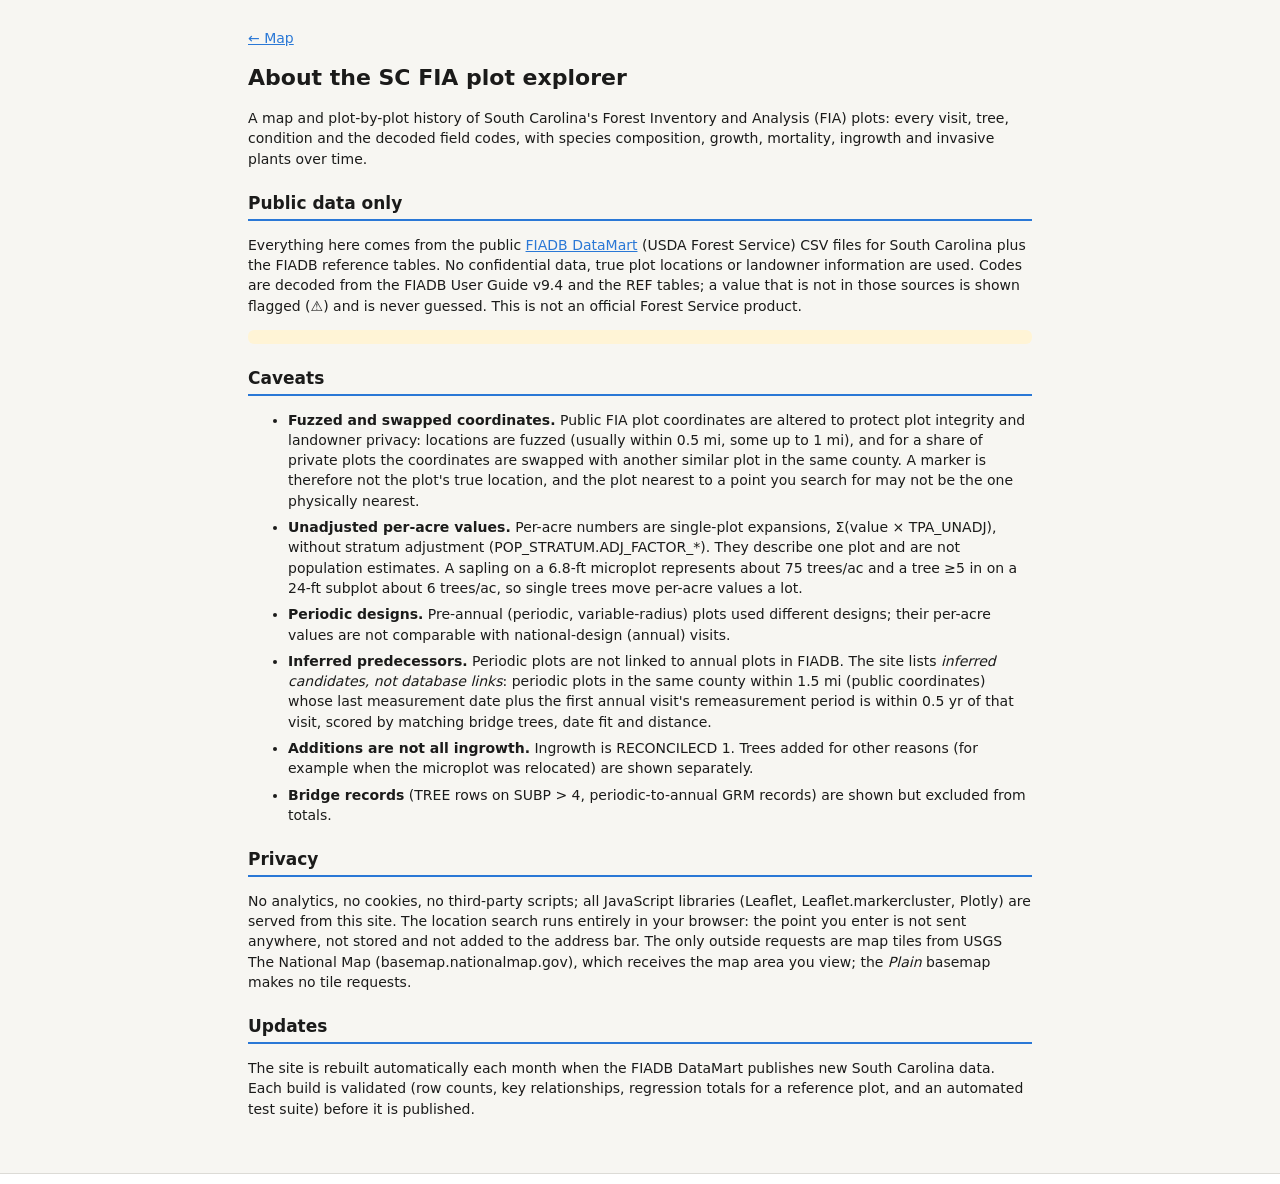
==== web/about.html @ 02bd2095 "SC FIA plot explorer: build, decoding, validation, local app, static site and monthly GitHub Pages w" ====
<!doctype html>
<html lang="en">
<head>
<meta charset="utf-8">
<meta name="viewport" content="width=device-width, initial-scale=1">
<meta http-equiv="Content-Security-Policy" content="default-src 'self'; script-src 'self'; style-src 'self' 'unsafe-inline'; img-src 'self' data:; connect-src 'self'; object-src 'none'; base-uri 'self'; form-action 'none'">
<meta name="referrer" content="no-referrer">
<title>About · SC FIA plot explorer</title>
<link rel="stylesheet" href="app.css">
</head>
<body>
<div class="page prose">
  <p><a href="index.html">← Map</a></p>
  <h1>About the SC FIA plot explorer</h1>
  <p>A map and plot-by-plot history of South Carolina's Forest Inventory and Analysis (FIA) plots: every visit, tree, condition and
    the decoded field codes, with species composition, growth, mortality, ingrowth and invasive plants over time.</p>

  <h2>Public data only</h2>
  <p>Everything here comes from the public <a href="https://apps.fs.usda.gov/fia/datamart/datamart.html" rel="noopener noreferrer">FIADB DataMart</a>
    (USDA Forest Service) CSV files for South Carolina plus the FIADB reference tables. No confidential data, true plot locations or
    landowner information are used. Codes are decoded from the FIADB User Guide v9.4 and the REF tables; a value that is not in those
    sources is shown flagged (⚠) and is never guessed. This is not an official Forest Service product.</p>
  <p id="asof" class="note"></p>

  <h2>Caveats</h2>
  <ul>
    <li><b>Fuzzed and swapped coordinates.</b> Public FIA plot coordinates are altered to protect plot integrity and landowner privacy:
      locations are fuzzed (usually within 0.5 mi, some up to 1 mi), and for a share of private plots the coordinates are swapped with
      another similar plot in the same county. A marker is therefore not the plot's true location, and the plot nearest to a point you
      search for may not be the one physically nearest.</li>
    <li><b>Unadjusted per-acre values.</b> Per-acre numbers are single-plot expansions, Σ(value × TPA_UNADJ), without stratum
      adjustment (POP_STRATUM.ADJ_FACTOR_*). They describe one plot and are not population estimates. A sapling on a 6.8-ft microplot
      represents about 75 trees/ac and a tree ≥5 in on a 24-ft subplot about 6 trees/ac, so single trees move per-acre values a lot.</li>
    <li><b>Periodic designs.</b> Pre-annual (periodic, variable-radius) plots used different designs; their per-acre values are not
      comparable with national-design (annual) visits.</li>
    <li><b>Inferred predecessors.</b> Periodic plots are not linked to annual plots in FIADB. The site lists <i>inferred candidates, not
      database links</i>: periodic plots in the same county within 1.5 mi (public coordinates) whose last measurement date plus the first
      annual visit's remeasurement period is within 0.5 yr of that visit, scored by matching bridge trees, date fit and distance.</li>
    <li><b>Additions are not all ingrowth.</b> Ingrowth is RECONCILECD 1. Trees added for other reasons (for example when the microplot
      was relocated) are shown separately.</li>
    <li><b>Bridge records</b> (TREE rows on SUBP &gt; 4, periodic-to-annual GRM records) are shown but excluded from totals.</li>
  </ul>

  <h2>Privacy</h2>
  <p>No analytics, no cookies, no third-party scripts; all JavaScript libraries (Leaflet, Leaflet.markercluster, Plotly) are served from
    this site. The location search runs entirely in your browser: the point you enter is not sent anywhere, not stored and not added to the
    address bar. The only outside requests are map tiles from USGS The National Map (basemap.nationalmap.gov), which receives the map area
    you view; the <i>Plain</i> basemap makes no tile requests.</p>

  <h2>Updates</h2>
  <p>The site is rebuilt automatically each month when the FIADB DataMart publishes new South Carolina data. Each build is validated
    (row counts, key relationships, regression totals for a reference plot, and an automated test suite) before it is published.</p>
</div>
<footer id="footer" class="footer"></footer>
<script src="fia.js"></script>
<script src="about.js"></script>
</body>
</html>
---- web/app.css ----
:root {
  --bg: #f7f6f2; --panel: #ffffff; --ink: #1b1b1a; --ink2: #52514e; --muted: #7a7974; --line: #dcdbd6; --line2: #c9c8c2;
  --accent: #2a78d6; --accent-ink: #ffffff; --warn-bg: #fff4d6; --warn-ink: #6b4a00; --bad: #b3261e; --good: #1f7a3a;
  --flag-bg: #fde8e6; --chip: #eeede9; --shadow: 0 1px 3px rgba(0,0,0,.12);
}
@media (prefers-color-scheme: dark) {
  :root:not([data-theme="light"]) {
    --bg: #161615; --panel: #1f1f1e; --ink: #ecebe7; --ink2: #b9b8b2; --muted: #8d8c86; --line: #353533; --line2: #4a4946;
    --accent: #5b9cf0; --accent-ink: #0b0b0b; --warn-bg: #3a3020; --warn-ink: #f2d38a; --bad: #ff8a80; --good: #7fd18f;
    --flag-bg: #43201d; --chip: #2a2a28; --shadow: 0 1px 3px rgba(0,0,0,.5);
  }
}
* { box-sizing: border-box; }
html, body { margin: 0; height: 100%; background: var(--bg); color: var(--ink); font: 14px/1.45 "Segoe UI", system-ui, -apple-system, Arial, sans-serif; }
a { color: var(--accent); }
button, input, select { font: inherit; color: inherit; }
button { background: var(--panel); border: 1px solid var(--line2); border-radius: 6px; padding: 5px 10px; cursor: pointer; }
button:hover:not(:disabled) { border-color: var(--accent); }
button.primary { background: var(--accent); color: var(--accent-ink); border-color: var(--accent); }
button:disabled { opacity: .45; cursor: not-allowed; }
input, select { background: var(--panel); border: 1px solid var(--line2); border-radius: 6px; padding: 4px 7px; min-width: 0; }
label { color: var(--ink2); font-size: 12.5px; }
.muted { color: var(--muted); font-size: 12.5px; }
.note { background: var(--warn-bg); color: var(--warn-ink); border-radius: 6px; padding: 7px 9px; font-size: 12.5px; }
.flag { background: var(--flag-bg); border-radius: 4px; padding: 0 3px; }
.tag { display: inline-block; font-size: 11.5px; border: 1px dashed var(--line2); border-radius: 10px; padding: 0 7px; color: var(--ink2); }
.badge { display: inline-block; min-width: 8px; padding: 0 6px; border-radius: 9px; background: var(--bad); color: #fff; font-size: 11px; margin-left: 4px; }
.hidden { display: none !important; }
table { border-collapse: collapse; width: 100%; font-variant-numeric: tabular-nums; }
th, td { text-align: left; padding: 4px 7px; border-bottom: 1px solid var(--line); vertical-align: top; }
th { background: var(--chip); font-weight: 600; font-size: 12.5px; position: sticky; top: 0; }
td.n, th.n { text-align: right; }

/* ---------- map page */
#top { display: flex; gap: 10px; align-items: center; padding: 8px 12px; background: var(--panel); border-bottom: 1px solid var(--line); flex-wrap: wrap; }
#top h1 { font-size: 16px; margin: 0 8px 0 0; white-space: nowrap; }
#top .grow { flex: 1; }
#idq { width: 220px; }
#main { display: flex; height: calc(100% - 50px); }
#side { width: 300px; flex: none; overflow-y: auto; background: var(--panel); border-right: 1px solid var(--line); padding: 10px 12px; }
#map { flex: 1; min-width: 0; }
#side h2 { font-size: 13px; text-transform: uppercase; letter-spacing: .04em; color: var(--ink2); margin: 14px 0 6px; }
#side h2:first-child { margin-top: 0; }
.row { display: flex; gap: 6px; align-items: center; margin: 4px 0; }
.row > * { flex: 1; }
.row > label { flex: 0 0 82px; }
.legend-item { display: flex; align-items: center; gap: 6px; font-size: 12.5px; padding: 2px 0; cursor: pointer; }
.legend-item input { flex: none; }
.sw { width: 12px; height: 12px; border-radius: 50%; border: 1px solid rgba(0,0,0,.35); flex: none; }
.legend-item .n { margin-left: auto; color: var(--muted); }
#count { font-weight: 600; }
#drawer { position: absolute; right: 12px; top: 62px; width: 420px; max-height: calc(100% - 80px); overflow: auto; background: var(--panel);
  border: 1px solid var(--line); border-radius: 8px; box-shadow: var(--shadow); padding: 12px 14px; z-index: 1000; }
#drawer h3 { margin: 0 0 8px; font-size: 15px; display: flex; justify-content: space-between; align-items: center; }
#drawer .close { border: 0; font-size: 18px; padding: 0 4px; }
.results li { margin: 3px 0; }
.results { padding-left: 18px; margin: 6px 0; }
.leaflet-popup-content { font: 13px/1.4 "Segoe UI", Arial, sans-serif; min-width: 290px; }
.leaflet-popup-content table td, .leaflet-popup-content table th { padding: 2px 4px; font-size: 12px; }
.plain-bg { background: #e9eef0; }
@media (prefers-color-scheme: dark) { .plain-bg { background: #22292c; } }
.progress { height: 10px; background: var(--chip); border-radius: 5px; overflow: hidden; margin: 6px 0; }
.progress > div { height: 100%; background: var(--accent); width: 0; transition: width .3s; }
pre.log { max-height: 220px; overflow: auto; background: var(--chip); padding: 6px 8px; border-radius: 6px; font-size: 11.5px; white-space: pre-wrap; }
.tables-wrap { max-height: 260px; overflow: auto; border: 1px solid var(--line); border-radius: 6px; }
.tables-wrap td, .tables-wrap th { font-size: 11.5px; padding: 2px 5px; }
.changed td { background: var(--warn-bg); }
.kv { display: grid; grid-template-columns: 150px 1fr; gap: 2px 10px; font-size: 13px; margin: 6px 0; }
.kv div:nth-child(odd) { color: var(--ink2); }
.ok { color: var(--good); } .bad { color: var(--bad); }

/* ---------- plot page */
.page { max-width: 1280px; margin: 0 auto; padding: 14px 18px 40px; }
.page h1 { font-size: 22px; margin: 4px 0 2px; }
.page h2 { font-size: 17px; margin: 22px 0 8px; border-bottom: 2px solid var(--accent); padding-bottom: 3px; }
.page h3 { font-size: 14px; margin: 14px 0 6px; }
.card { background: var(--panel); border: 1px solid var(--line); border-radius: 8px; padding: 10px 12px; }
.timeline { display: grid; grid-auto-flow: column; grid-auto-columns: minmax(150px, 1fr); gap: 8px; overflow-x: auto; padding-bottom: 6px; }
.tc { background: var(--panel); border: 1px solid var(--line2); border-radius: 8px; padding: 7px 9px; cursor: pointer; font-size: 12.5px; }
.tc.sel { border: 2px solid var(--accent); }
.tc.pred { border-style: dashed; cursor: default; background: transparent; }
.tc .d { font-weight: 650; font-size: 14px; }
.tabs { display: flex; gap: 4px; flex-wrap: wrap; margin: 10px 0 8px; }
.tabs button { border-radius: 16px; padding: 3px 11px; font-size: 13px; }
.tabs button.on { background: var(--accent); color: var(--accent-ink); border-color: var(--accent); }
.scroll { max-height: 520px; overflow: auto; border: 1px solid var(--line); border-radius: 6px; }
.grid2 { display: grid; grid-template-columns: repeat(auto-fit, minmax(420px, 1fr)); gap: 12px; }
.kpis { display: grid; grid-template-columns: repeat(auto-fit, minmax(150px, 1fr)); gap: 8px; margin: 8px 0; }
.kpi { background: var(--panel); border: 1px solid var(--line); border-radius: 8px; padding: 7px 10px; }
.kpi .l { font-size: 12px; color: var(--ink2); } .kpi .v { font-size: 20px; font-weight: 650; } .kpi .u { font-size: 11.5px; color: var(--muted); }
.chart { width: 100%; height: 360px; }
.fields { columns: 3 300px; column-gap: 18px; font-size: 12.5px; }
.fields div { break-inside: avoid; padding: 1px 0; border-bottom: 1px dotted var(--line); }
.fields b { color: var(--ink2); font-weight: 600; }
.actions { display: flex; gap: 8px; flex-wrap: wrap; margin: 8px 0; }
@media (max-width: 760px) {
  #main { flex-direction: column; height: auto; }
  #side { width: 100%; border-right: 0; }
  #map { height: 70vh; }
  #drawer { left: 8px; right: 8px; width: auto; }
  .grid2 { grid-template-columns: 1fr; }
}

/* ---------- static site additions: footer, mobile filter panel, print */
body.mapbody { display: flex; flex-direction: column; height: 100%; height: 100dvh; }
body.mapbody #main { flex: 1; min-height: 0; height: auto; position: relative; }
.footer { font-size: 12px; color: var(--muted); padding: 5px 12px; background: var(--panel); border-top: 1px solid var(--line); }
.footer a { color: var(--accent); }
.toplink { white-space: nowrap; }
.searchrow { display: flex; gap: 6px; align-items: center; }
.mobile-only { display: none; }
.popscroll { max-height: 220px; overflow: auto; }
.prose { max-width: 820px; } .prose li { margin-bottom: 6px; }
.leaflet-container { font: inherit; }
@media (max-width: 760px) {
  .mobile-only { display: inline-block; }
  #top { gap: 6px; padding: 6px 8px; }
  #top h1 { font-size: 15px; flex: 1; }
  .searchrow { order: 5; width: 100%; }
  #idq { flex: 1; width: auto; font-size: 16px; }           /* 16px avoids iOS zoom on focus */
  #top button, #top .toplink { padding: 8px 10px; }
  body.mapbody #main { flex-direction: row; }
  body.mapbody #map { height: auto; flex: 1; }
  #side { position: absolute; z-index: 1100; top: 0; bottom: 0; left: 0; width: min(88vw, 340px); transform: translateX(-102%);
    transition: transform .2s ease; box-shadow: var(--shadow); border-right: 1px solid var(--line); }
  body.side-open #side { transform: none; }
  #side h2 .close { float: right; border: 0; font-size: 20px; padding: 0 6px; }
  #side select, #side input, #drawer input, #drawer select { font-size: 16px; padding: 7px 8px; }
  #drawer { top: auto; bottom: 0; left: 0; right: 0; width: auto; max-height: 72vh; border-radius: 12px 12px 0 0; }
  .leaflet-popup-content { min-width: 240px; }
  .page { padding: 10px 10px 30px; }
  .timeline { grid-auto-columns: minmax(140px, 70vw); }
  .chart { height: 300px; }
  .fields { columns: 1; }
  .tabs button { padding: 6px 12px; }
}
@media print {
  .noprint, .footer, .modebar-container { display: none !important; }
  body { background: #fff; color: #000; }
  .page { max-width: none; padding: 0; }
  .scroll { max-height: none !important; overflow: visible !important; border: 0; }
  .chart, .card, table, .timeline .tc { break-inside: avoid; }
  .timeline { display: flex; flex-wrap: wrap; }
  .note { background: #fff; border: 1px solid #999; }
}
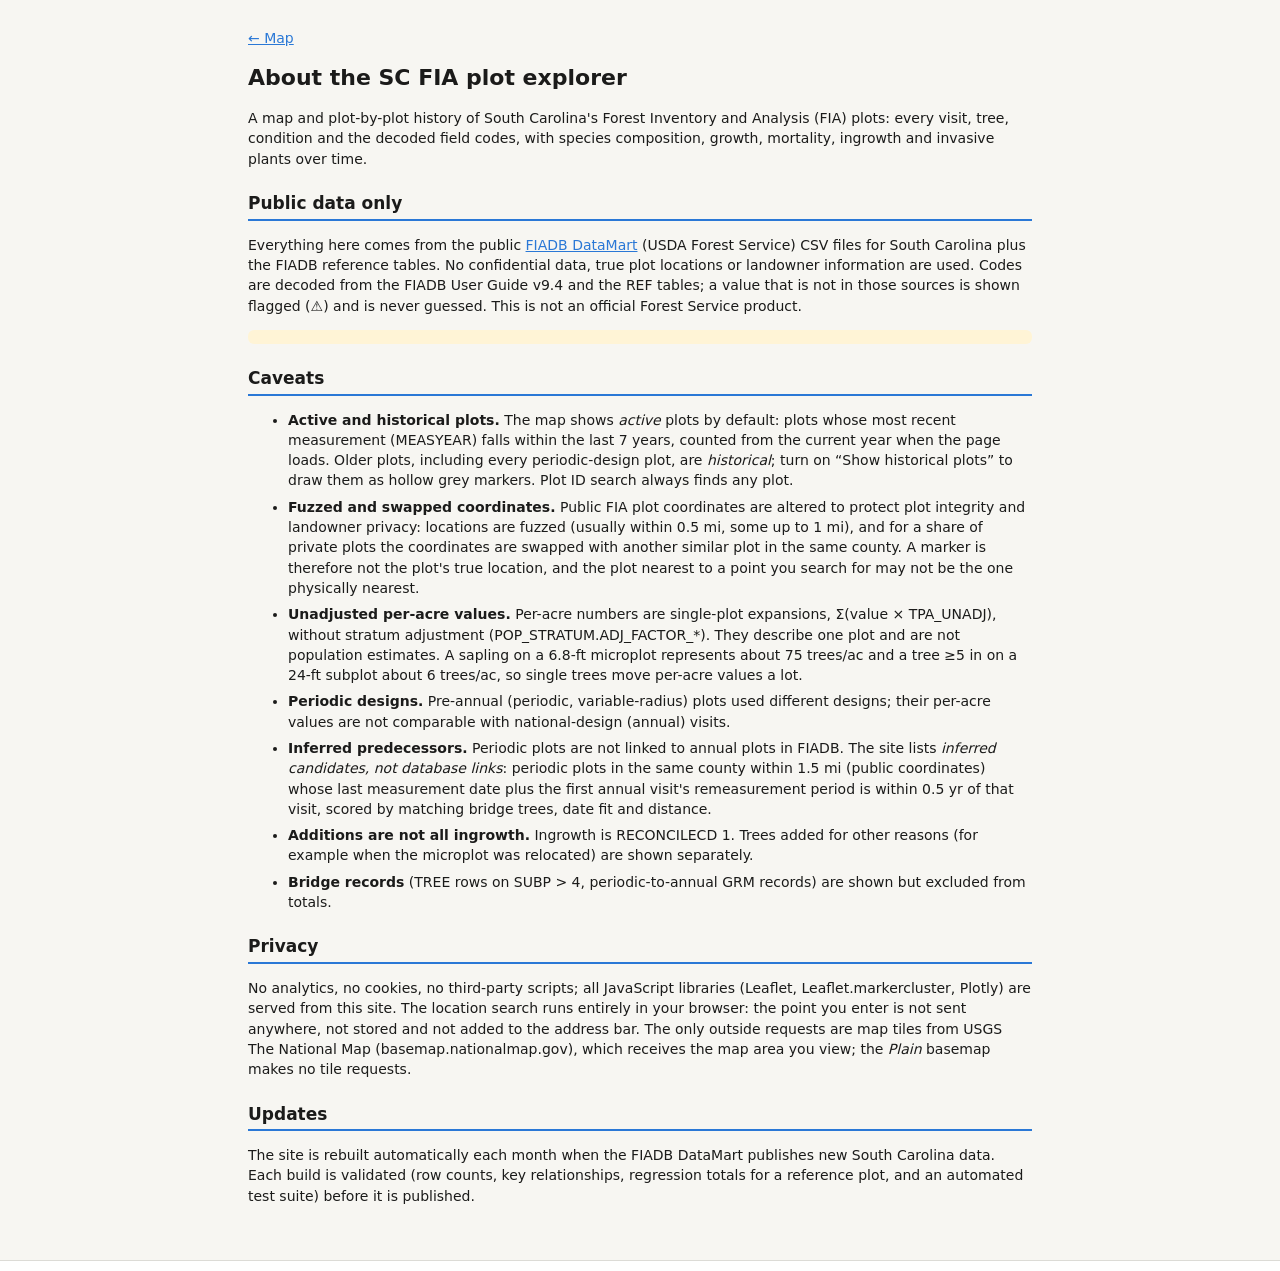
==== commit 3628bdf7: "Map defaults to active plots; optional historical layer - Active = last MEASYEAR within 7 years of t" ====
--- a/web/about.html
+++ b/web/about.html
@@ -1,58 +1,62 @@
-<!doctype html>
-<html lang="en">
-<head>
-<meta charset="utf-8">
-<meta name="viewport" content="width=device-width, initial-scale=1">
-<meta http-equiv="Content-Security-Policy" content="default-src 'self'; script-src 'self'; style-src 'self' 'unsafe-inline'; img-src 'self' data:; connect-src 'self'; object-src 'none'; base-uri 'self'; form-action 'none'">
-<meta name="referrer" content="no-referrer">
-<title>About · SC FIA plot explorer</title>
-<link rel="stylesheet" href="app.css">
-</head>
-<body>
-<div class="page prose">
-  <p><a href="index.html">← Map</a></p>
-  <h1>About the SC FIA plot explorer</h1>
-  <p>A map and plot-by-plot history of South Carolina's Forest Inventory and Analysis (FIA) plots: every visit, tree, condition and
-    the decoded field codes, with species composition, growth, mortality, ingrowth and invasive plants over time.</p>
-
-  <h2>Public data only</h2>
-  <p>Everything here comes from the public <a href="https://apps.fs.usda.gov/fia/datamart/datamart.html" rel="noopener noreferrer">FIADB DataMart</a>
-    (USDA Forest Service) CSV files for South Carolina plus the FIADB reference tables. No confidential data, true plot locations or
-    landowner information are used. Codes are decoded from the FIADB User Guide v9.4 and the REF tables; a value that is not in those
-    sources is shown flagged (⚠) and is never guessed. This is not an official Forest Service product.</p>
-  <p id="asof" class="note"></p>
-
-  <h2>Caveats</h2>
-  <ul>
-    <li><b>Fuzzed and swapped coordinates.</b> Public FIA plot coordinates are altered to protect plot integrity and landowner privacy:
-      locations are fuzzed (usually within 0.5 mi, some up to 1 mi), and for a share of private plots the coordinates are swapped with
-      another similar plot in the same county. A marker is therefore not the plot's true location, and the plot nearest to a point you
-      search for may not be the one physically nearest.</li>
-    <li><b>Unadjusted per-acre values.</b> Per-acre numbers are single-plot expansions, Σ(value × TPA_UNADJ), without stratum
-      adjustment (POP_STRATUM.ADJ_FACTOR_*). They describe one plot and are not population estimates. A sapling on a 6.8-ft microplot
-      represents about 75 trees/ac and a tree ≥5 in on a 24-ft subplot about 6 trees/ac, so single trees move per-acre values a lot.</li>
-    <li><b>Periodic designs.</b> Pre-annual (periodic, variable-radius) plots used different designs; their per-acre values are not
-      comparable with national-design (annual) visits.</li>
-    <li><b>Inferred predecessors.</b> Periodic plots are not linked to annual plots in FIADB. The site lists <i>inferred candidates, not
-      database links</i>: periodic plots in the same county within 1.5 mi (public coordinates) whose last measurement date plus the first
-      annual visit's remeasurement period is within 0.5 yr of that visit, scored by matching bridge trees, date fit and distance.</li>
-    <li><b>Additions are not all ingrowth.</b> Ingrowth is RECONCILECD 1. Trees added for other reasons (for example when the microplot
-      was relocated) are shown separately.</li>
-    <li><b>Bridge records</b> (TREE rows on SUBP &gt; 4, periodic-to-annual GRM records) are shown but excluded from totals.</li>
-  </ul>
-
-  <h2>Privacy</h2>
-  <p>No analytics, no cookies, no third-party scripts; all JavaScript libraries (Leaflet, Leaflet.markercluster, Plotly) are served from
-    this site. The location search runs entirely in your browser: the point you enter is not sent anywhere, not stored and not added to the
-    address bar. The only outside requests are map tiles from USGS The National Map (basemap.nationalmap.gov), which receives the map area
-    you view; the <i>Plain</i> basemap makes no tile requests.</p>
-
-  <h2>Updates</h2>
-  <p>The site is rebuilt automatically each month when the FIADB DataMart publishes new South Carolina data. Each build is validated
-    (row counts, key relationships, regression totals for a reference plot, and an automated test suite) before it is published.</p>
-</div>
-<footer id="footer" class="footer"></footer>
-<script src="fia.js"></script>
-<script src="about.js"></script>
-</body>
-</html>
+<!doctype html>
+<html lang="en">
+<head>
+<meta charset="utf-8">
+<meta name="viewport" content="width=device-width, initial-scale=1">
+<meta http-equiv="Content-Security-Policy" content="default-src 'self'; script-src 'self'; style-src 'self' 'unsafe-inline'; img-src 'self' data:; connect-src 'self'; object-src 'none'; base-uri 'self'; form-action 'none'">
+<meta name="referrer" content="no-referrer">
+<title>About · SC FIA plot explorer</title>
+<link rel="stylesheet" href="app.css">
+</head>
+<body>
+<div class="page prose">
+  <p><a href="index.html">← Map</a></p>
+  <h1>About the SC FIA plot explorer</h1>
+  <p>A map and plot-by-plot history of South Carolina's Forest Inventory and Analysis (FIA) plots: every visit, tree, condition and
+    the decoded field codes, with species composition, growth, mortality, ingrowth and invasive plants over time.</p>
+
+  <h2>Public data only</h2>
+  <p>Everything here comes from the public <a href="https://apps.fs.usda.gov/fia/datamart/datamart.html" rel="noopener noreferrer">FIADB DataMart</a>
+    (USDA Forest Service) CSV files for South Carolina plus the FIADB reference tables. No confidential data, true plot locations or
+    landowner information are used. Codes are decoded from the FIADB User Guide v9.4 and the REF tables; a value that is not in those
+    sources is shown flagged (⚠) and is never guessed. This is not an official Forest Service product.</p>
+  <p id="asof" class="note"></p>
+
+  <h2>Caveats</h2>
+  <ul>
+    <li><b>Active and historical plots.</b> The map shows <i>active</i> plots by default: plots whose most recent measurement
+      (MEASYEAR) falls within the last 7 years, counted from the current year when the page loads. Older plots, including every
+      periodic-design plot, are <i>historical</i>; turn on “Show historical plots” to draw them as hollow grey markers.
+      Plot ID search always finds any plot.</li>
+    <li><b>Fuzzed and swapped coordinates.</b> Public FIA plot coordinates are altered to protect plot integrity and landowner privacy:
+      locations are fuzzed (usually within 0.5 mi, some up to 1 mi), and for a share of private plots the coordinates are swapped with
+      another similar plot in the same county. A marker is therefore not the plot's true location, and the plot nearest to a point you
+      search for may not be the one physically nearest.</li>
+    <li><b>Unadjusted per-acre values.</b> Per-acre numbers are single-plot expansions, Σ(value × TPA_UNADJ), without stratum
+      adjustment (POP_STRATUM.ADJ_FACTOR_*). They describe one plot and are not population estimates. A sapling on a 6.8-ft microplot
+      represents about 75 trees/ac and a tree ≥5 in on a 24-ft subplot about 6 trees/ac, so single trees move per-acre values a lot.</li>
+    <li><b>Periodic designs.</b> Pre-annual (periodic, variable-radius) plots used different designs; their per-acre values are not
+      comparable with national-design (annual) visits.</li>
+    <li><b>Inferred predecessors.</b> Periodic plots are not linked to annual plots in FIADB. The site lists <i>inferred candidates, not
+      database links</i>: periodic plots in the same county within 1.5 mi (public coordinates) whose last measurement date plus the first
+      annual visit's remeasurement period is within 0.5 yr of that visit, scored by matching bridge trees, date fit and distance.</li>
+    <li><b>Additions are not all ingrowth.</b> Ingrowth is RECONCILECD 1. Trees added for other reasons (for example when the microplot
+      was relocated) are shown separately.</li>
+    <li><b>Bridge records</b> (TREE rows on SUBP &gt; 4, periodic-to-annual GRM records) are shown but excluded from totals.</li>
+  </ul>
+
+  <h2>Privacy</h2>
+  <p>No analytics, no cookies, no third-party scripts; all JavaScript libraries (Leaflet, Leaflet.markercluster, Plotly) are served from
+    this site. The location search runs entirely in your browser: the point you enter is not sent anywhere, not stored and not added to the
+    address bar. The only outside requests are map tiles from USGS The National Map (basemap.nationalmap.gov), which receives the map area
+    you view; the <i>Plain</i> basemap makes no tile requests.</p>
+
+  <h2>Updates</h2>
+  <p>The site is rebuilt automatically each month when the FIADB DataMart publishes new South Carolina data. Each build is validated
+    (row counts, key relationships, regression totals for a reference plot, and an automated test suite) before it is published.</p>
+</div>
+<footer id="footer" class="footer"></footer>
+<script src="fia.js"></script>
+<script src="about.js"></script>
+</body>
+</html>
--- a/web/app.css
+++ b/web/app.css
@@ -143,3 +143,16 @@
   .timeline { display: flex; flex-wrap: wrap; }
   .note { background: #fff; border: 1px solid #999; }
 }
+
+/* active vs historical plots */
+.histbadge { display: inline-block; font-size: 12px; border: 1.5px solid var(--muted); color: var(--ink2); border-radius: 10px; padding: 0 8px; background: var(--chip); }
+.toggle-row { display: flex; align-items: flex-start; gap: 8px; padding: 8px 9px; margin: 0 0 10px; border: 1px solid var(--line2); border-radius: 6px; background: var(--chip); }
+.toggle-row input { margin-top: 3px; flex: none; width: 16px; height: 16px; }
+.toggle-row label { color: var(--ink); font-size: 13.5px; font-weight: 600; cursor: pointer; }
+.toggle-row .muted { display: block; font-weight: 400; }
+.sw.hollow { background: transparent !important; border: 2px solid #8a8984; }
+.hist-cluster { background: transparent !important; }
+.hist-cluster div { background: rgba(255,255,255,.75) !important; border: 2px dashed #7a7974; color: #52514e; width: 30px; height: 30px; margin: 5px 0 0 5px; border-radius: 15px; text-align: center; font: 12px/26px "Segoe UI", system-ui, sans-serif; box-sizing: border-box; }
+details.histnear { margin-top: 10px; border-top: 1px solid var(--line); padding-top: 6px; }
+details.histnear summary { cursor: pointer; color: var(--ink2); }
+.filtnote { margin: 2px 0 6px; }
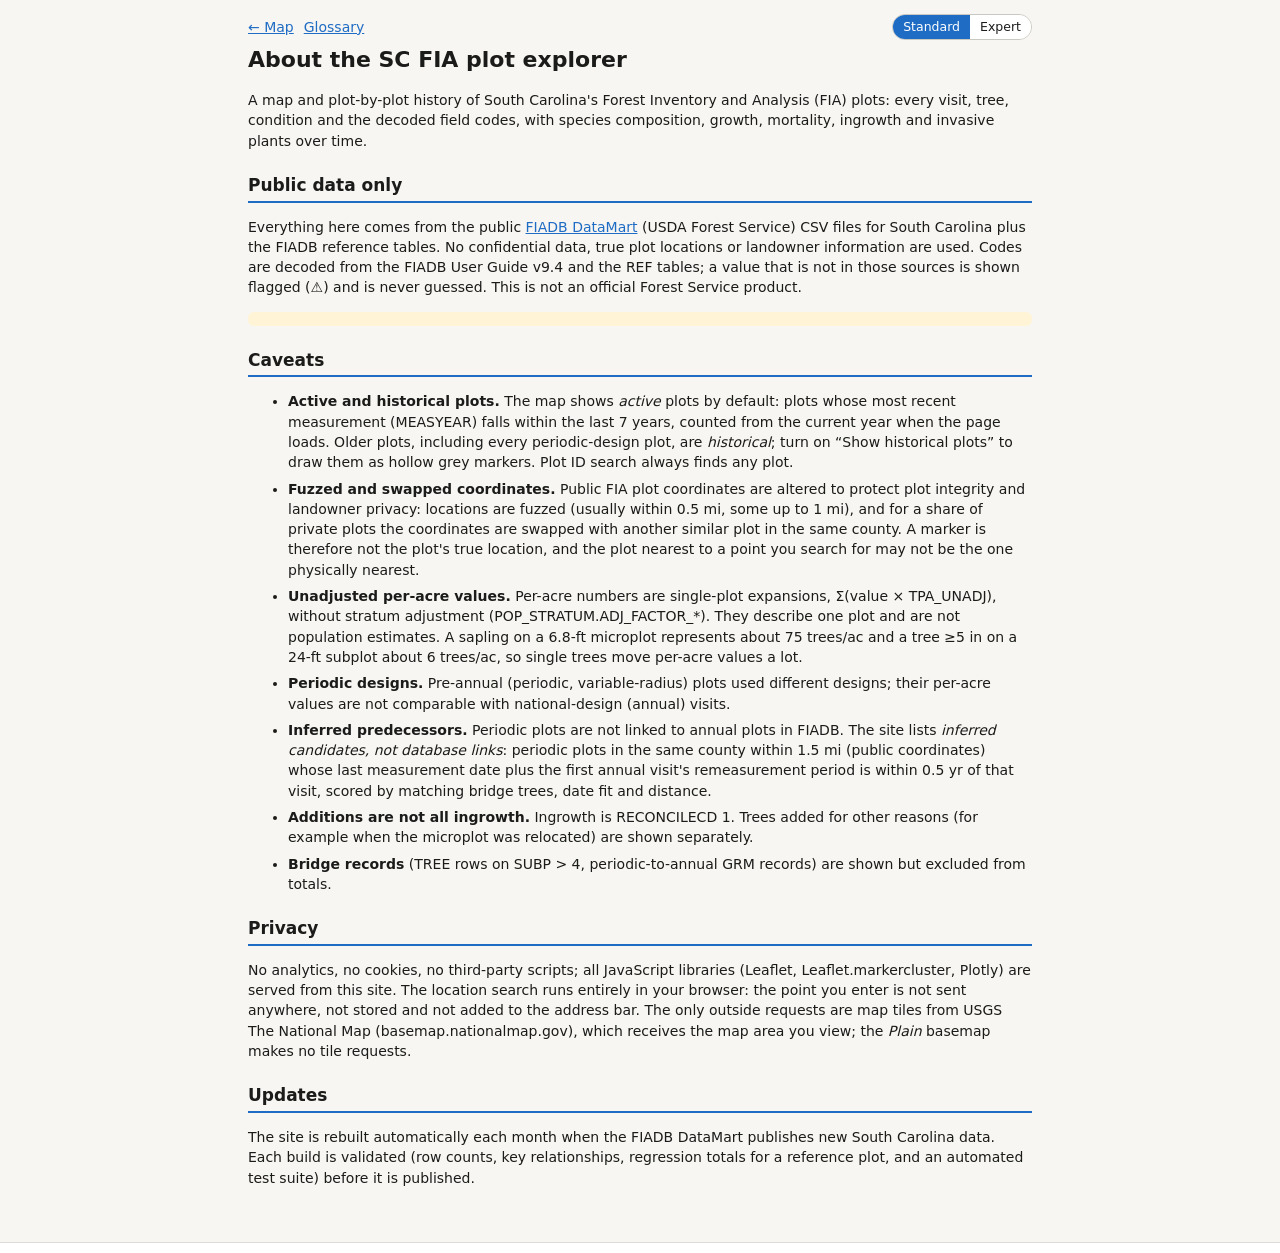
==== commit 49421b23: "Plot page revamp, plain-language help, Expert view, printing; popup fixes Plot page (static site), c" ====
--- a/web/about.html
+++ b/web/about.html
@@ -10,7 +10,7 @@
 </head>
 <body>
 <div class="page prose">
-  <p><a href="index.html">← Map</a></p>
+  <div class="pagehead noprint"><a href="index.html" data-keepview>← Map</a> <a href="glossary.html" data-keepview>Glossary</a><span class="grow"></span><span id="viewsw"></span></div>
   <h1>About the SC FIA plot explorer</h1>
   <p>A map and plot-by-plot history of South Carolina's Forest Inventory and Analysis (FIA) plots: every visit, tree, condition and
     the decoded field codes, with species composition, growth, mortality, ingrowth and invasive plants over time.</p>
@@ -57,6 +57,7 @@
 </div>
 <footer id="footer" class="footer"></footer>
 <script src="fia.js"></script>
+<script src="help.js"></script>
 <script src="about.js"></script>
 </body>
 </html>
--- a/web/app.css
+++ b/web/app.css
@@ -1,6 +1,6 @@
 :root {
   --bg: #f7f6f2; --panel: #ffffff; --ink: #1b1b1a; --ink2: #52514e; --muted: #7a7974; --line: #dcdbd6; --line2: #c9c8c2;
-  --accent: #2a78d6; --accent-ink: #ffffff; --warn-bg: #fff4d6; --warn-ink: #6b4a00; --bad: #b3261e; --good: #1f7a3a;
+  --accent: #1f6cc4; --accent-ink: #ffffff;          /* 5.2:1 on white (WCAG AA for link text) */ --warn-bg: #fff4d6; --warn-ink: #6b4a00; --bad: #b3261e; --good: #1f7a3a;
   --flag-bg: #fde8e6; --chip: #eeede9; --shadow: 0 1px 3px rgba(0,0,0,.12);
 }
 @media (prefers-color-scheme: dark) {
@@ -28,7 +28,9 @@
 .hidden { display: none !important; }
 table { border-collapse: collapse; width: 100%; font-variant-numeric: tabular-nums; }
 th, td { text-align: left; padding: 4px 7px; border-bottom: 1px solid var(--line); vertical-align: top; }
-th { background: var(--chip); font-weight: 600; font-size: 12.5px; position: sticky; top: 0; }
+/* header colours are explicit (not inherited), so headers stay readable inside third-party containers such as Leaflet popups */
+th { background: var(--chip); color: var(--ink); font-weight: 600; font-size: 12.5px; position: sticky; top: 0; }
+th abbr { text-decoration: none; cursor: help; border-bottom: 1px dotted var(--muted); }
 td.n, th.n { text-align: right; }
 
 /* ---------- map page */
@@ -56,7 +58,11 @@
 .results li { margin: 3px 0; }
 .results { padding-left: 18px; margin: 6px 0; }
 .leaflet-popup-content { font: 13px/1.4 "Segoe UI", Arial, sans-serif; min-width: 290px; }
-.leaflet-popup-content table td, .leaflet-popup-content table th { padding: 2px 4px; font-size: 12px; }
+.leaflet-popup-content table td, .leaflet-popup-content table th { padding: 2px 5px; font-size: 12px; white-space: nowrap; }
+/* theme Leaflet's popup (it defaults to a white box with #333 text) with the site's light/dark variables */
+.leaflet-popup-content-wrapper, .leaflet-popup-tip { background: var(--panel); color: var(--ink); }
+.leaflet-container a.leaflet-popup-close-button { color: var(--ink2); }
+.leaflet-popup-content a { color: var(--accent); }
 .plain-bg { background: #e9eef0; }
 @media (prefers-color-scheme: dark) { .plain-bg { background: #22292c; } }
 .progress { height: 10px; background: var(--chip); border-radius: 5px; overflow: hidden; margin: 6px 0; }
@@ -109,7 +115,8 @@
 .toplink { white-space: nowrap; }
 .searchrow { display: flex; gap: 6px; align-items: center; }
 .mobile-only { display: none; }
-.popscroll { max-height: 220px; overflow: auto; }
+.popscroll { max-height: 220px; overflow: auto; max-width: 100%; -webkit-overflow-scrolling: touch; }
+.popscroll table { width: max-content; min-width: 100%; }
 .prose { max-width: 820px; } .prose li { margin-bottom: 6px; }
 .leaflet-container { font: inherit; }
 @media (max-width: 760px) {
@@ -156,3 +163,112 @@
 details.histnear { margin-top: 10px; border-top: 1px solid var(--line); padding-top: 6px; }
 details.histnear summary { cursor: pointer; color: var(--ink2); }
 .filtnote { margin: 2px 0 6px; }
+
+/* ---------- help (ⓘ), view switch, intros */
+.hb { border: 0; background: transparent; color: var(--accent); padding: 0 3px; margin-left: 2px; font-size: 12px; line-height: 1; cursor: help; vertical-align: baseline; min-width: 20px; min-height: 20px; }
+.hb:focus-visible { outline: 2px solid var(--accent); outline-offset: 1px; border-radius: 4px; }
+#hpop { position: absolute; z-index: 3000; background: var(--panel); color: var(--ink); border: 1px solid var(--line2); border-radius: 8px;
+  box-shadow: var(--shadow); padding: 8px 10px; font-size: 13px; line-height: 1.4; }
+#hpop p { margin: 4px 0; } #hpop .hp-t { font-weight: 650; } #hpop code { font-size: 11.5px; color: var(--ink2); }
+#hpop .hp-u { font-size: 12px; color: var(--ink2); } #hpop .hp-s, #hpop .hp-p { font-size: 12px; color: var(--ink2); }
+#hpop a { color: var(--accent); }
+th .thl { white-space: nowrap; } th small.thc { display: block; font-weight: 400; font-size: 10.5px; color: var(--ink2); white-space: nowrap; }
+.viewsw { display: inline-flex; border: 1px solid var(--line2); border-radius: 16px; overflow: hidden; }
+.viewsw button { border: 0; border-radius: 0; padding: 3px 10px; font-size: 12.5px; background: var(--panel); color: var(--ink); }
+.viewsw button[aria-pressed="true"] { background: var(--accent); color: var(--accent-ink); }
+.intro p { margin: 0 0 8px; max-width: 900px; color: var(--ink2); font-size: 13.5px; } .intro .src { font-size: 12px; color: var(--muted); }
+.intro .intro-exp { display: none; }
+[data-view="expert"] .intro .intro-std { display: none; } [data-view="expert"] .intro .intro-exp { display: block; margin: 0 0 4px; }
+[data-view="standard"] .expert-only { display: none !important; }
+[data-view="expert"] .standard-only { display: none !important; }
+[data-view="expert"] .page { max-width: none; }
+[data-view="expert"] .page h2 { font-size: 15px; margin: 14px 0 4px; }
+[data-view="expert"] td, [data-view="expert"] th { padding: 2px 5px; font-size: 12px; }
+.pagehead { display: flex; gap: 10px; align-items: center; flex-wrap: wrap; }
+.pagehead .grow { flex: 1; }
+
+/* ---------- plot page (revamp) */
+.hl { margin: 6px 0 10px 18px; padding: 0; } .hl li { margin: 3px 0; max-width: 980px; }
+.tag { white-space: nowrap; }
+table.survey tbody td:first-child { white-space: nowrap; }
+.tc .tag { white-space: normal; }
+tr.predrow td { background: var(--chip); }
+tfoot td { font-size: 12px; color: var(--ink2); border: 0; padding-top: 4px; }
+.vsect { margin: 10px 0 14px; } .vsect > h3 { margin: 8px 0 4px; }
+.absent { font-size: 12.5px; color: var(--ink2); }
+.compbar { display: grid; grid-template-columns: 112px 1fr; gap: 6px; align-items: center; margin: 4px 0; font-size: 12.5px; }
+.compbar .bar { display: flex; height: 26px; border-radius: 4px; overflow: hidden; background: var(--chip); }
+.compbar .seg { height: 100%; display: flex; align-items: center; justify-content: center; font-size: 11.5px; color: #fff; min-width: 0;
+  border-right: 2px solid var(--panel); box-sizing: border-box; overflow: hidden; white-space: nowrap; }
+.compbar .seg.dk { color: #111; }
+.complegend { display: flex; flex-wrap: wrap; gap: 4px 14px; font-size: 12.5px; margin: 6px 0; }
+.complegend span::before { content: ""; display: inline-block; width: 11px; height: 11px; border-radius: 3px; margin-right: 5px; vertical-align: -1px; background: var(--c); }
+.sm { display: grid; grid-template-columns: repeat(auto-fill, minmax(230px, 1fr)); gap: 10px; }
+.sm figure { margin: 0; border: 1px solid var(--line); border-radius: 6px; padding: 4px 6px; background: var(--panel); }
+.sm figcaption { font-size: 12.5px; font-weight: 600; } .sm svg { width: 100%; height: auto; display: block; }
+.sm .ax { stroke: var(--line2); stroke-width: 1; } .sm .grid { stroke: var(--line); stroke-width: 1; }
+.sm text { fill: var(--ink2); font-size: 10px; }
+.smleg { display: flex; flex-wrap: wrap; gap: 4px 16px; font-size: 12.5px; color: var(--ink2); margin: 4px 0 8px; align-items: center; }
+.smleg svg { vertical-align: middle; }
+table.sortable th[aria-sort] { cursor: pointer; } table.sortable th[aria-sort="ascending"] .thl::after { content: " ▲"; } table.sortable th[aria-sort="descending"] .thl::after { content: " ▼"; }
+tr.trow { cursor: pointer; } tr.trow:hover td { background: var(--chip); } tr.tdet td { background: var(--bg); }
+.spark { vertical-align: middle; }
+.tlwrap { position: relative; }
+.tc:focus-visible { outline: 2px solid var(--accent); outline-offset: 2px; }
+#tltip { position: absolute; z-index: 2500; max-width: 340px; background: var(--panel); color: var(--ink); border: 1px solid var(--line2); border-radius: 8px;
+  box-shadow: var(--shadow); padding: 8px 10px; font-size: 12.5px; line-height: 1.4; }
+#tltip b { font-weight: 650; } #tltip .st { margin-top: 5px; padding-top: 5px; border-top: 1px solid var(--line); color: var(--ink2); }
+.xgrid { display: grid; grid-template-columns: repeat(auto-fit, minmax(380px, 1fr)); gap: 10px; }
+.kvx { display: grid; grid-template-columns: max-content 1fr; gap: 1px 10px; font-size: 12px; }
+.kvx .k { color: var(--ink2); font-family: Consolas, monospace; } .kvx .v { overflow-wrap: anywhere; }
+.chooser { display: flex; flex-wrap: wrap; gap: 2px 10px; font-size: 12px; max-height: 120px; overflow: auto; border: 1px solid var(--line); padding: 4px 6px; border-radius: 6px; }
+.rawtab { margin: 6px 0 12px; } .rawtab summary { cursor: pointer; font-weight: 600; }
+dialog.printdlg { border: 1px solid var(--line2); border-radius: 10px; background: var(--panel); color: var(--ink); max-width: 420px; width: calc(100% - 32px); }
+dialog.printdlg::backdrop { background: rgba(0,0,0,.35); }
+dialog.printdlg label { display: block; color: var(--ink); font-size: 13.5px; margin: 3px 0; }
+.printonly { display: none; }
+
+/* ---------- print (plot page and map): US Letter, 0.6 in margins, light theme, no interactive chrome */
+@page { size: letter portrait; margin: 0.6in; }
+@page :first { margin-top: 0.6in; }
+@media print {
+  :root, :root:not([data-theme="light"]) { --bg: #fff; --panel: #fff; --ink: #000; --ink2: #333; --muted: #555; --line: #ccc; --line2: #999;
+    --accent: #1f5fa8; --accent-ink: #fff; --chip: #eee; --warn-bg: #fff; --warn-ink: #000; --flag-bg: #fde8e6; }
+  html, body { background: #fff !important; color: #000 !important; font-size: 9.3pt; }
+  .noprint, .footer, .modebar-container, .hb, #hpop, #tltip, .viewsw, .actions, .chooser, dialog, .leaflet-control-container { display: none !important; }
+  .printonly { display: block !important; }
+  .page { max-width: none; padding: 0; }
+  .page h1 { font-size: 17pt; } .page h2 { font-size: 12.5pt; break-after: avoid; } .page h3 { break-after: avoid; }
+  .scroll, .tables-wrap { max-height: none !important; overflow: visible !important; border: 0; }
+  table { font-size: 7.6pt; } th, td { padding: 1.5pt 3pt; } th { position: static; }
+  thead { display: table-header-group; } tr, .chart, .card, figure, .compbar, .kpi, .vsect > h3, img.chartimg { break-inside: avoid; }
+  table.wide { font-size: 7pt; }
+  /* every printed table wraps its columns to the page width instead of being clipped */
+  .page table { width: 100% !important; table-layout: auto; }
+  .page th .thl, .page th small.thc, table.survey tbody td:first-child { white-space: normal !important; overflow-wrap: anywhere; }
+  .page td, .page th { overflow-wrap: anywhere; word-break: break-word; }
+  .scroll table, .tables-wrap table { max-width: 100%; }
+  .grid2 { display: block; } .js-plotly-plot .main-svg { max-width: 100%; }
+  .timeline { display: flex; flex-wrap: wrap; } .tc { break-inside: avoid; }
+  section.psec[data-print="off"] { display: none !important; }
+  img.chartimg { max-width: 100%; display: block; margin: 0 auto; }
+  .chart.has-img > :not(img) { display: none !important; }
+  .chart.has-img { height: auto !important; }
+  a { color: #000; text-decoration: none; }
+  .intro-exp { display: none !important; }
+  details { display: block; } details > summary { list-style: none; }
+}
+.gitem { border-bottom: 1px solid var(--line); padding: 6px 0; } .gitem h3 { margin: 2px 0; font-size: 14px; } .gitem p { margin: 3px 0; max-width: 900px; }
+.gitem.gfocus { background: var(--chip); outline: 2px solid var(--accent); border-radius: 6px; padding: 6px 8px; }
+.gex { font-size: 13px; color: var(--ink2); }
+details.gtab { margin: 6px 0; } details.gtab > summary { cursor: pointer; padding: 4px 0; }
+/* map print: current extent, legend and filters on one landscape page */
+body.printmap #map { width: 10.2in !important; height: 5.7in !important; flex: none !important; }
+@media print {
+  body.printmap #top, body.printmap #side, body.printmap #drawer, body.printmap .footer, body.printmap .leaflet-control-zoom { display: none !important; }
+  body.printmap.mapbody, body.printmap #main { display: block !important; height: auto !important; }
+  body.printmap #printinfo { display: block !important; font-size: 8.5pt; }
+  .printlegend { columns: 3; font-size: 7.5pt; } .printlegend .legend-item { padding: 0; }
+  body:not(.printmap).mapbody #printinfo { display: none !important; }
+}
+@media print { dl.terms { columns: 2; column-gap: 18pt; font-size: 7.4pt; } dl.terms dt { break-after: avoid; margin-top: 3pt; } dl.terms dd { margin: 0 0 2pt 8pt; break-inside: avoid; } }
